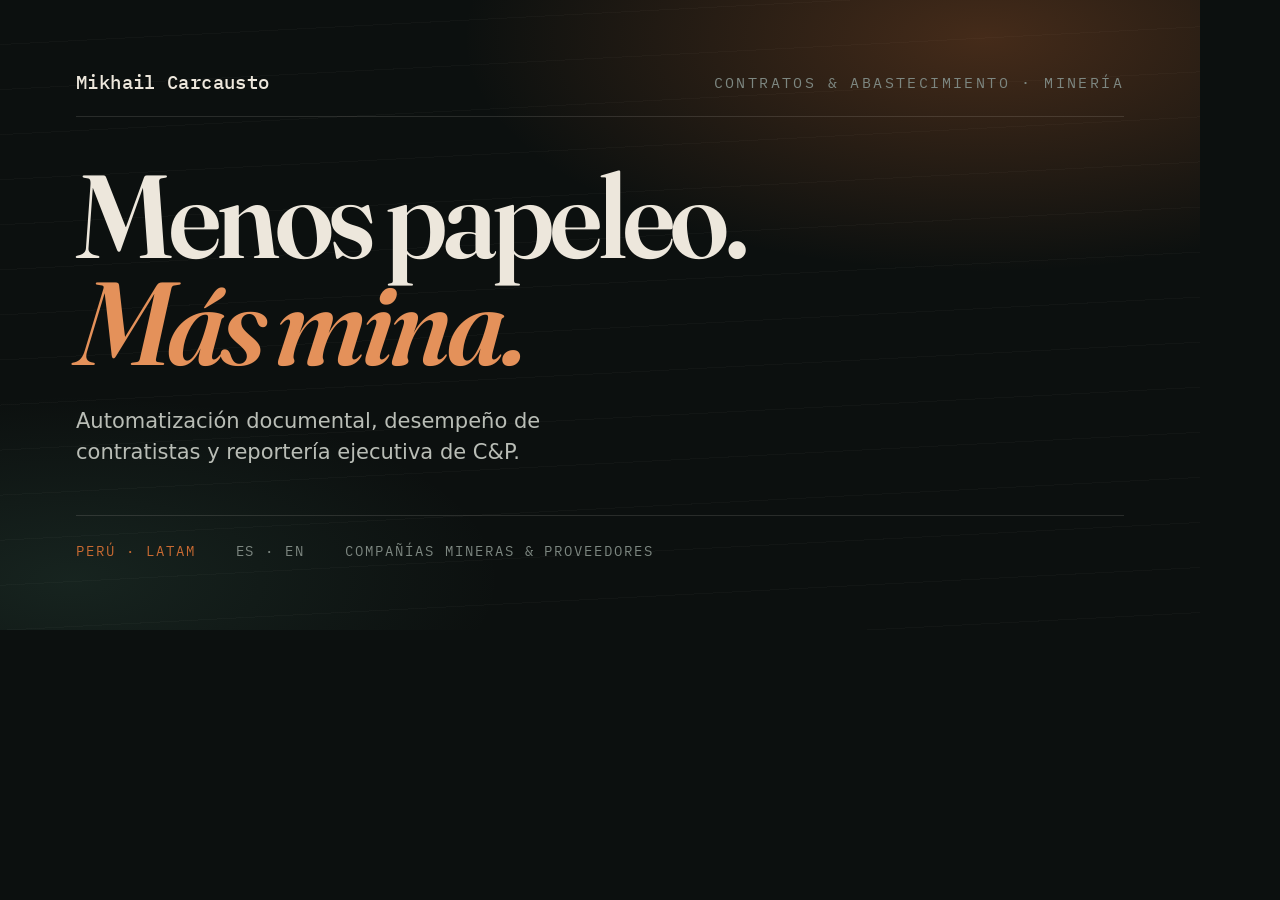
==== assets/img/og.html @ 1211ac8e "Sitio profesional: Contratos y Abastecimiento para minería Sitio estático bilingüe (ES/EN) dirigido " ====
<!DOCTYPE html>
<!-- Source for og.png. Open at 1200x630 and screenshot. Not linked from the site. -->
<html lang="es"><head><meta charset="utf-8">
<link rel="preconnect" href="https://fonts.gstatic.com" crossorigin>
<link href="https://fonts.googleapis.com/css2?family=Fraunces:ital,opsz,wght,SOFT,WONK@0,9..144,400..700,0..100,0..1;1,9..144,400..700,0..100,0..1&family=IBM+Plex+Mono:wght@400;500&display=swap" rel="stylesheet">
<style>
  *{margin:0;box-sizing:border-box}
  body{width:1200px;height:630px;overflow:hidden;background:#0C100F;color:#EDE7DC;
       font-family:"IBM Plex Mono",monospace;position:relative}
  .bg{position:absolute;inset:0;
      background:
        radial-gradient(70% 60% at 82% 6%,rgba(200,106,50,.30),transparent 62%),
        radial-gradient(55% 45% at 6% 92%,rgba(95,168,140,.13),transparent 65%),
        repeating-linear-gradient(177deg,transparent 0 44px,rgba(237,231,220,.028) 44px 45px);}
  .in{position:relative;padding:70px 76px;height:100%;display:flex;flex-direction:column}
  .top{display:flex;justify-content:space-between;align-items:center;
       font-size:15px;letter-spacing:.16em;text-transform:uppercase;color:#7D8781;
       border-bottom:1px solid rgba(237,231,220,.13);padding-bottom:22px}
  .top b{color:#EDE7DC;font-weight:500;letter-spacing:.02em;text-transform:none;font-size:19px}
  h1{font-family:Fraunces,serif;font-weight:600;font-size:118px;line-height:.9;
     letter-spacing:-.035em;margin-top:auto;font-variation-settings:"SOFT" 18,"WONK" 1}
  h1 em{display:block;color:#E4915A;font-style:italic}
  p{margin-top:30px;font-size:21px;line-height:1.5;color:#B9BDB6;max-width:44ch;font-family:system-ui,sans-serif}
  .foot{margin-top:auto;padding-top:26px;border-top:1px solid rgba(237,231,220,.13);
        display:flex;gap:40px;font-size:14px;letter-spacing:.14em;text-transform:uppercase;color:#7D8781}
  .foot span:first-child{color:#C86A32}
</style></head>
<body><div class="bg"></div><div class="in">
  <div class="top"><b>Mikhail Carcausto</b><span>Contratos &amp; Abastecimiento · Minería</span></div>
  <h1>Menos papeleo.<em>Más mina.</em></h1>
  <p>Automatización documental, desempeño de contratistas y reportería ejecutiva de C&amp;P.</p>
  <div class="foot"><span>Perú · LATAM</span><span>ES · EN</span><span>Compañías mineras &amp; proveedores</span></div>
</div></body></html>
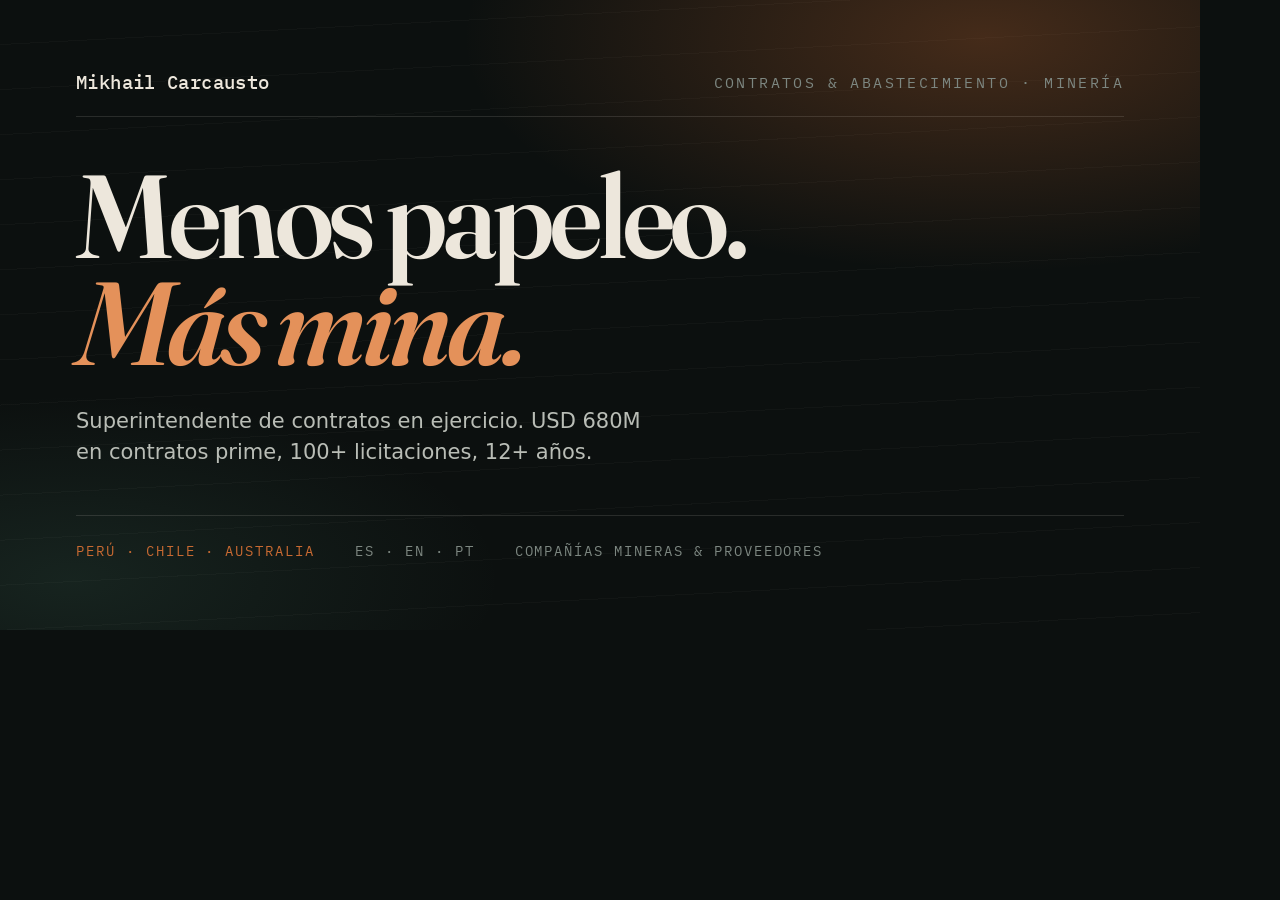
==== commit 830a6f86: "Reposicionar el sitio sobre la trayectoria real El sitio vendia "especialista que automatiza documen" ====
--- a/assets/img/og.html
+++ b/assets/img/og.html
@@ -28,6 +28,6 @@
 <body><div class="bg"></div><div class="in">
   <div class="top"><b>Mikhail Carcausto</b><span>Contratos &amp; Abastecimiento · Minería</span></div>
   <h1>Menos papeleo.<em>Más mina.</em></h1>
-  <p>Automatización documental, desempeño de contratistas y reportería ejecutiva de C&amp;P.</p>
-  <div class="foot"><span>Perú · LATAM</span><span>ES · EN</span><span>Compañías mineras &amp; proveedores</span></div>
+  <p>Superintendente de contratos en ejercicio. USD 680M en contratos prime, 100+ licitaciones, 12+ años.</p>
+  <div class="foot"><span>PERÚ · CHILE · AUSTRALIA</span><span>ES · EN · PT</span><span>Compañías mineras &amp; proveedores</span></div>
 </div></body></html>
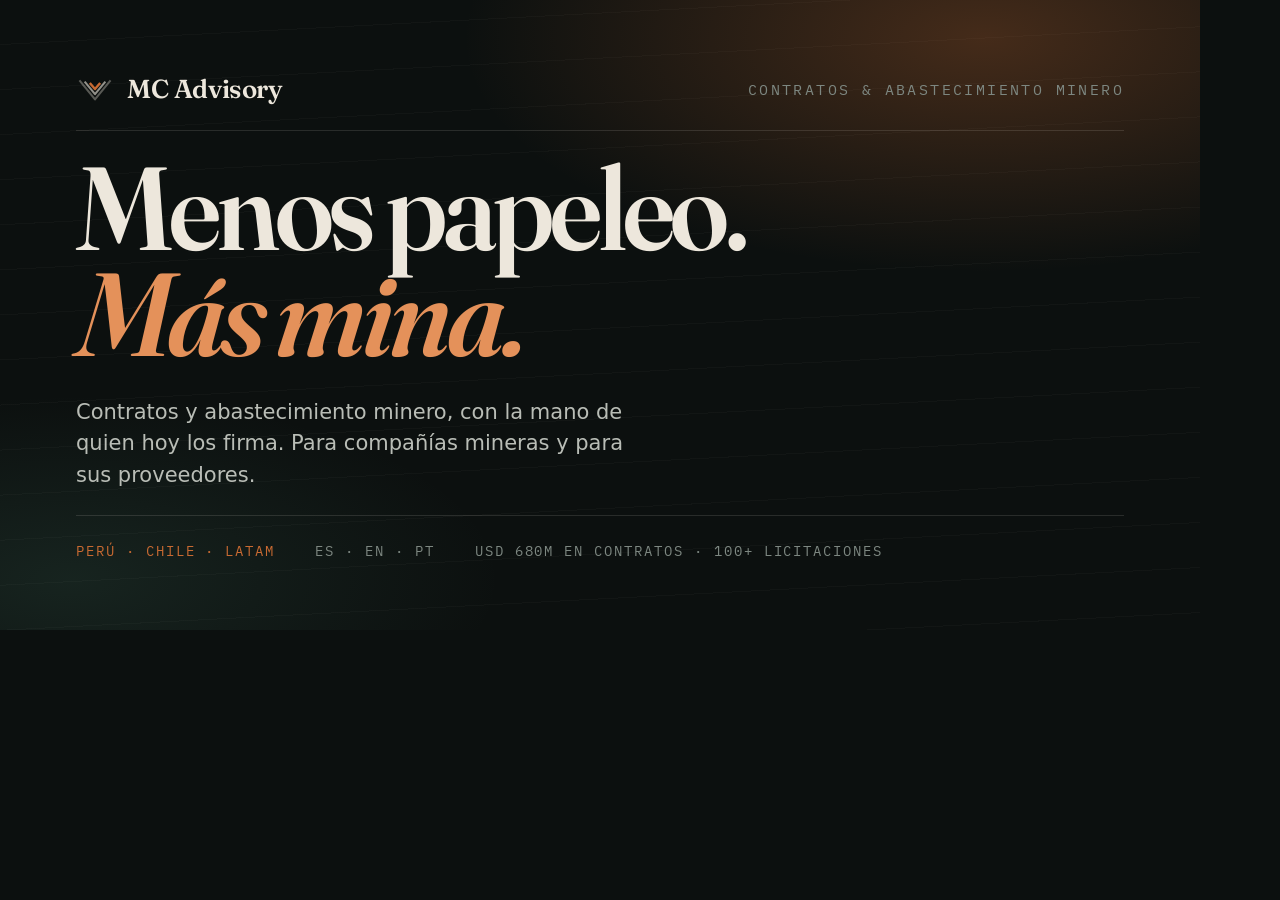
==== commit 1e0ee1e7: "Rehacer el sitio como marca: MC Advisory Pasa de pagina personal densa a marca de consultoria, con m" ====
--- a/assets/img/og.html
+++ b/assets/img/og.html
@@ -16,7 +16,9 @@
   .top{display:flex;justify-content:space-between;align-items:center;
        font-size:15px;letter-spacing:.16em;text-transform:uppercase;color:#7D8781;
        border-bottom:1px solid rgba(237,231,220,.13);padding-bottom:22px}
-  .top b{color:#EDE7DC;font-weight:500;letter-spacing:.02em;text-transform:none;font-size:19px}
+  .top b{color:#EDE7DC;font-weight:600;letter-spacing:-.015em;text-transform:none;font-size:26px;font-family:Fraunces,serif}
+  .mark{display:flex;align-items:center;gap:13px}
+  .mark svg{width:38px;height:38px}
   h1{font-family:Fraunces,serif;font-weight:600;font-size:118px;line-height:.9;
      letter-spacing:-.035em;margin-top:auto;font-variation-settings:"SOFT" 18,"WONK" 1}
   h1 em{display:block;color:#E4915A;font-style:italic}
@@ -26,8 +28,18 @@
   .foot span:first-child{color:#C86A32}
 </style></head>
 <body><div class="bg"></div><div class="in">
-  <div class="top"><b>Mikhail Carcausto</b><span>Contratos &amp; Abastecimiento · Minería</span></div>
+  <div class="top">
+    <span class="mark">
+      <svg viewBox="0 0 44 44" fill="none">
+        <path d="M4 12 L22 34 L40 12" stroke="#EDE7DC" stroke-opacity=".34" stroke-width="2.4" stroke-linejoin="round"/>
+        <path d="M10 13.5 L22 28 L34 13.5" stroke="#EDE7DC" stroke-opacity=".6" stroke-width="2.4" stroke-linejoin="round"/>
+        <path d="M16 15 L22 22 L28 15" stroke="#C86A32" stroke-width="2.8" stroke-linejoin="round"/>
+      </svg>
+      <b>MC Advisory</b>
+    </span>
+    <span>Contratos &amp; Abastecimiento Minero</span>
+  </div>
   <h1>Menos papeleo.<em>Más mina.</em></h1>
-  <p>Superintendente de contratos en ejercicio. USD 680M en contratos prime, 100+ licitaciones, 12+ años.</p>
-  <div class="foot"><span>PERÚ · CHILE · AUSTRALIA</span><span>ES · EN · PT</span><span>Compañías mineras &amp; proveedores</span></div>
+  <p>Contratos y abastecimiento minero, con la mano de quien hoy los firma. Para compañías mineras y para sus proveedores.</p>
+  <div class="foot"><span>PERÚ · CHILE · LATAM</span><span>ES · EN · PT</span><span>USD 680M en contratos · 100+ licitaciones</span></div>
 </div></body></html>
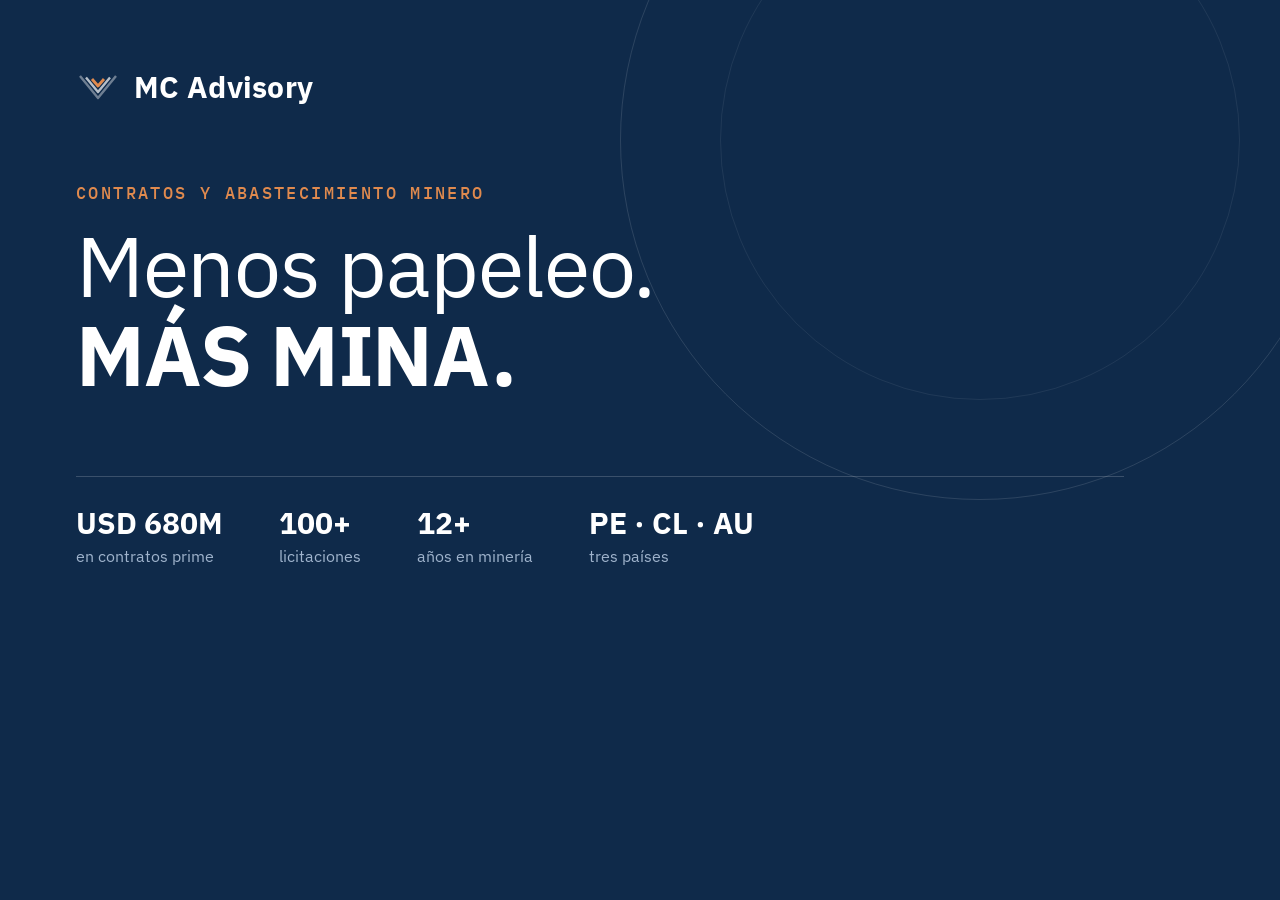
==== commit 967ae424: "Pasar el sitio al registro corporativo claro (referencia: RM Advisory) A pedido de Mikhail, el sitio" ====
--- a/assets/img/og.html
+++ b/assets/img/og.html
@@ -2,44 +2,39 @@
 <!-- Source for og.png. Open at 1200x630 and screenshot. Not linked from the site. -->
 <html lang="es"><head><meta charset="utf-8">
 <link rel="preconnect" href="https://fonts.gstatic.com" crossorigin>
-<link href="https://fonts.googleapis.com/css2?family=Fraunces:ital,opsz,wght,SOFT,WONK@0,9..144,400..700,0..100,0..1;1,9..144,400..700,0..100,0..1&family=IBM+Plex+Mono:wght@400;500&display=swap" rel="stylesheet">
+<link href="https://fonts.googleapis.com/css2?family=IBM+Plex+Sans:wght@400;600;700&family=IBM+Plex+Mono:wght@500&display=swap" rel="stylesheet">
 <style>
   *{margin:0;box-sizing:border-box}
-  body{width:1200px;height:630px;overflow:hidden;background:#0C100F;color:#EDE7DC;
-       font-family:"IBM Plex Mono",monospace;position:relative}
-  .bg{position:absolute;inset:0;
-      background:
-        radial-gradient(70% 60% at 82% 6%,rgba(200,106,50,.30),transparent 62%),
-        radial-gradient(55% 45% at 6% 92%,rgba(95,168,140,.13),transparent 65%),
-        repeating-linear-gradient(177deg,transparent 0 44px,rgba(237,231,220,.028) 44px 45px);}
-  .in{position:relative;padding:70px 76px;height:100%;display:flex;flex-direction:column}
-  .top{display:flex;justify-content:space-between;align-items:center;
-       font-size:15px;letter-spacing:.16em;text-transform:uppercase;color:#7D8781;
-       border-bottom:1px solid rgba(237,231,220,.13);padding-bottom:22px}
-  .top b{color:#EDE7DC;font-weight:600;letter-spacing:-.015em;text-transform:none;font-size:26px;font-family:Fraunces,serif}
-  .mark{display:flex;align-items:center;gap:13px}
-  .mark svg{width:38px;height:38px}
-  h1{font-family:Fraunces,serif;font-weight:600;font-size:118px;line-height:.9;
-     letter-spacing:-.035em;margin-top:auto;font-variation-settings:"SOFT" 18,"WONK" 1}
-  h1 em{display:block;color:#E4915A;font-style:italic}
-  p{margin-top:30px;font-size:21px;line-height:1.5;color:#B9BDB6;max-width:44ch;font-family:system-ui,sans-serif}
-  .foot{margin-top:auto;padding-top:26px;border-top:1px solid rgba(237,231,220,.13);
-        display:flex;gap:40px;font-size:14px;letter-spacing:.14em;text-transform:uppercase;color:#7D8781}
-  .foot span:first-child{color:#C86A32}
+  body{width:1200px;height:630px;overflow:hidden;background:#0F2A4A;color:#fff;
+       font-family:"IBM Plex Sans",sans-serif;position:relative}
+  .arc{position:absolute;right:-140px;top:-220px;width:720px;height:720px;border:1px solid rgba(255,255,255,.12);border-radius:50%}
+  .arc2{position:absolute;right:-40px;top:-120px;width:520px;height:520px;border:1px solid rgba(255,255,255,.07);border-radius:50%}
+  .in{position:relative;padding:64px 76px;height:100%;display:flex;flex-direction:column}
+  .top{display:flex;align-items:center;gap:14px}
+  .top svg{width:44px;height:44px}
+  .top b{font-weight:700;font-size:30px;letter-spacing:.01em}
+  .kick{margin-top:auto;font:500 17px/1 "IBM Plex Mono",monospace;letter-spacing:.14em;text-transform:uppercase;color:#E08A4E}
+  h1{margin-top:20px;font-weight:400;font-size:84px;line-height:1.05;letter-spacing:-.015em}
+  h1 b{display:block;font-weight:700}
+  .bar{margin-top:auto;display:flex;gap:56px;border-top:1px solid rgba(255,255,255,.18);padding-top:26px}
+  .bar div b{display:block;font-weight:700;font-size:30px}
+  .bar div span{display:block;margin-top:4px;font-size:16px;color:#9FB3CC}
 </style></head>
-<body><div class="bg"></div><div class="in">
+<body><div class="arc"></div><div class="arc2"></div><div class="in">
   <div class="top">
-    <span class="mark">
-      <svg viewBox="0 0 44 44" fill="none">
-        <path d="M4 12 L22 34 L40 12" stroke="#EDE7DC" stroke-opacity=".34" stroke-width="2.4" stroke-linejoin="round"/>
-        <path d="M10 13.5 L22 28 L34 13.5" stroke="#EDE7DC" stroke-opacity=".6" stroke-width="2.4" stroke-linejoin="round"/>
-        <path d="M16 15 L22 22 L28 15" stroke="#C86A32" stroke-width="2.8" stroke-linejoin="round"/>
-      </svg>
-      <b>MC Advisory</b>
-    </span>
-    <span>Contratos &amp; Abastecimiento Minero</span>
+    <svg viewBox="0 0 44 44" fill="none">
+      <path d="M4 12 L22 34 L40 12" stroke="#FFFFFF" stroke-opacity=".4" stroke-width="2.4" stroke-linejoin="round"/>
+      <path d="M10 13.5 L22 28 L34 13.5" stroke="#FFFFFF" stroke-opacity=".7" stroke-width="2.4" stroke-linejoin="round"/>
+      <path d="M16 15 L22 22 L28 15" stroke="#E08A4E" stroke-width="2.8" stroke-linejoin="round"/>
+    </svg>
+    <b>MC Advisory</b>
   </div>
-  <h1>Menos papeleo.<em>Más mina.</em></h1>
-  <p>Contratos y abastecimiento minero, con la mano de quien hoy los firma. Para compañías mineras y para sus proveedores.</p>
-  <div class="foot"><span>PERÚ · CHILE · LATAM</span><span>ES · EN · PT</span><span>USD 680M en contratos · 100+ licitaciones</span></div>
+  <p class="kick">Contratos y Abastecimiento Minero</p>
+  <h1>Menos papeleo.<b>MÁS MINA.</b></h1>
+  <div class="bar">
+    <div><b>USD 680M</b><span>en contratos prime</span></div>
+    <div><b>100+</b><span>licitaciones</span></div>
+    <div><b>12+</b><span>años en minería</span></div>
+    <div><b>PE · CL · AU</b><span>tres países</span></div>
+  </div>
 </div></body></html>
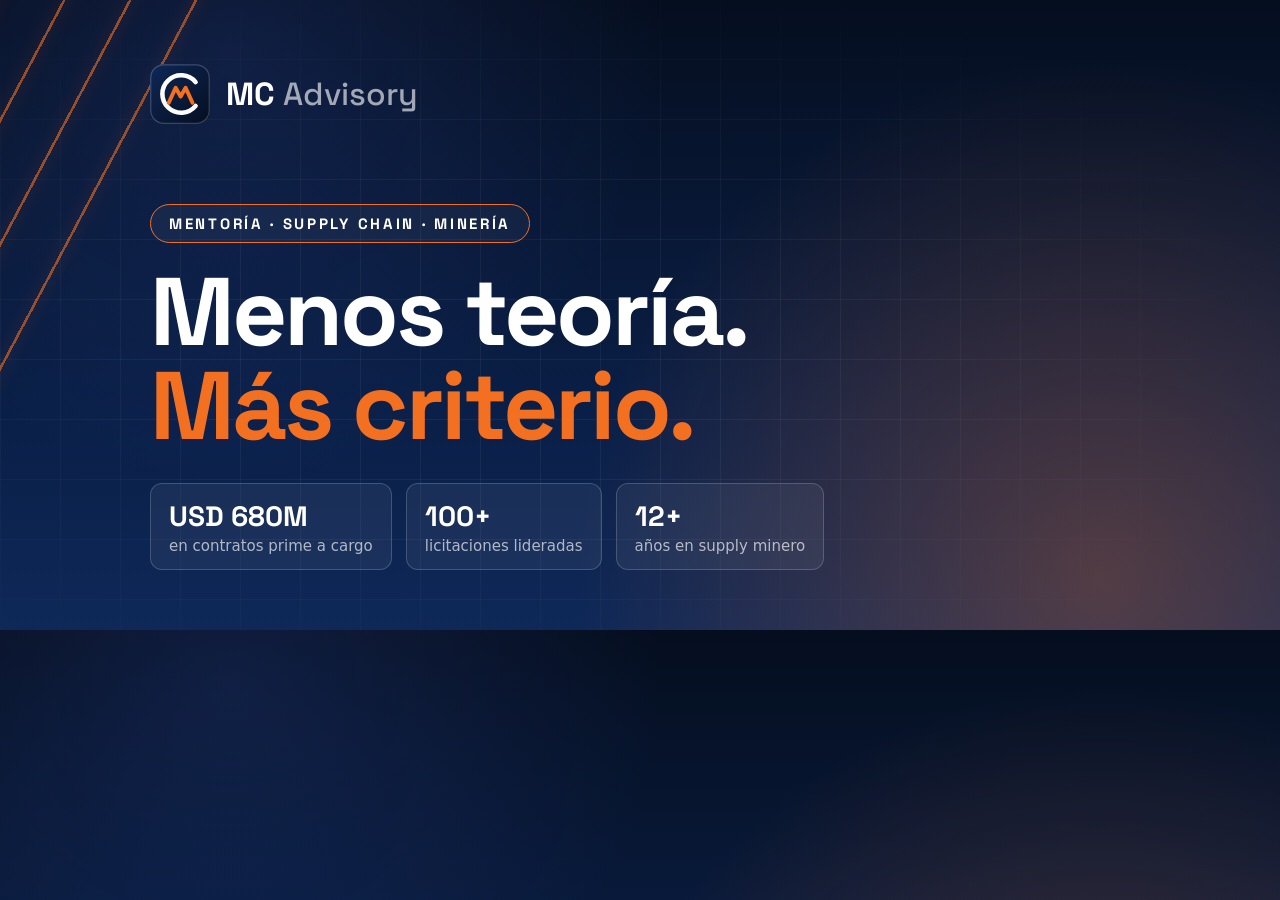
==== commit 6e8da9cb: "Reposicionar a mentoria para profesionales de supply, en el estilo del cube Publico objetivo: profes" ====
--- a/assets/img/og.html
+++ b/assets/img/og.html
@@ -1,40 +1,49 @@
 <!DOCTYPE html>
 <!-- Source for og.png. Open at 1200x630 and screenshot. Not linked from the site. -->
 <html lang="es"><head><meta charset="utf-8">
-<link rel="preconnect" href="https://fonts.gstatic.com" crossorigin>
-<link href="https://fonts.googleapis.com/css2?family=IBM+Plex+Sans:wght@400;600;700&family=IBM+Plex+Mono:wght@500&display=swap" rel="stylesheet">
+<link href="https://fonts.googleapis.com/css2?family=Space+Grotesk:wght@500..700&display=swap" rel="stylesheet">
 <style>
   *{margin:0;box-sizing:border-box}
-  body{width:1200px;height:630px;overflow:hidden;background:#0F2A4A;color:#fff;
-       font-family:"IBM Plex Sans",sans-serif;position:relative}
-  .arc{position:absolute;right:-140px;top:-220px;width:720px;height:720px;border:1px solid rgba(255,255,255,.12);border-radius:50%}
-  .arc2{position:absolute;right:-40px;top:-120px;width:520px;height:520px;border:1px solid rgba(255,255,255,.07);border-radius:50%}
-  .in{position:relative;padding:64px 76px;height:100%;display:flex;flex-direction:column}
-  .top{display:flex;align-items:center;gap:14px}
-  .top svg{width:44px;height:44px}
-  .top b{font-weight:700;font-size:30px;letter-spacing:.01em}
-  .kick{margin-top:auto;font:500 17px/1 "IBM Plex Mono",monospace;letter-spacing:.14em;text-transform:uppercase;color:#E08A4E}
-  h1{margin-top:20px;font-weight:400;font-size:84px;line-height:1.05;letter-spacing:-.015em}
-  h1 b{display:block;font-weight:700}
-  .bar{margin-top:auto;display:flex;gap:56px;border-top:1px solid rgba(255,255,255,.18);padding-top:26px}
-  .bar div b{display:block;font-weight:700;font-size:30px}
-  .bar div span{display:block;margin-top:4px;font-size:16px;color:#9FB3CC}
+  body{width:1200px;height:630px;overflow:hidden;color:#fff;font-family:"Space Grotesk",system-ui,sans-serif;position:relative;
+    background:
+      radial-gradient(circle at 18% 8%,rgba(80,120,255,.14) 0%,transparent 36%),
+      radial-gradient(circle at 86% 92%,rgba(243,112,33,.30) 0%,transparent 42%),
+      linear-gradient(180deg,#050E1F 0%,#0A1F47 65%,#0E2858 100%)}
+  .sl{position:absolute;top:-120px;left:-170px;width:420px;height:760px;opacity:.6;filter:drop-shadow(0 0 8px rgba(243,112,33,.5));
+    background:
+      linear-gradient(118deg,transparent 28%,#F37021 28%,#F37021 28.35%,transparent 28.35%),
+      linear-gradient(118deg,transparent 36%,#F37021 36%,#F37021 36.35%,transparent 36.35%),
+      linear-gradient(118deg,transparent 44%,#F37021 44%,#F37021 44.35%,transparent 44.35%),
+      linear-gradient(118deg,transparent 52%,#F37021 52%,#F37021 52.35%,transparent 52.35%)}
+  .g{position:absolute;inset:0;background-image:linear-gradient(90deg,rgba(255,255,255,.05) 1px,transparent 1px),linear-gradient(0deg,rgba(255,255,255,.05) 1px,transparent 1px);
+    background-size:60px 60px;-webkit-mask-image:radial-gradient(ellipse 90% 80% at 42% 55%,#000 30%,transparent 80%)}
+  .in{position:absolute;inset:0;padding:64px 76px 60px 150px;display:flex;flex-direction:column}
+  .top{display:flex;align-items:center;gap:16px}
+  .top svg{width:60px;height:60px}
+  .top b{font-weight:700;font-size:32px}
+  .top b span{font-weight:500;color:rgba(255,255,255,.62)}
+  .ey{margin-top:auto;align-self:flex-start;padding:9px 18px;border-radius:999px;border:1.6px solid #F37021;
+      font-weight:700;font-size:15px;letter-spacing:.18em;text-transform:uppercase;background:rgba(255,255,255,.04)}
+  h1{margin-top:22px;font-weight:700;font-size:96px;line-height:.98;letter-spacing:-.03em}
+  h1 em{display:block;font-style:normal;color:#F37021}
+  .bar{margin-top:30px;display:flex;gap:14px}
+  .kt{padding:14px 18px;border-radius:12px;background:rgba(255,255,255,.06);border:1px solid rgba(255,255,255,.18)}
+  .kt b{display:block;font-weight:700;font-size:28px}
+  .kt span{display:block;margin-top:3px;font-size:15px;color:rgba(255,255,255,.66);font-family:system-ui,sans-serif}
 </style></head>
-<body><div class="arc"></div><div class="arc2"></div><div class="in">
+<body><div class="sl"></div><div class="g"></div><div class="in">
   <div class="top">
-    <svg viewBox="0 0 44 44" fill="none">
-      <path d="M4 12 L22 34 L40 12" stroke="#FFFFFF" stroke-opacity=".4" stroke-width="2.4" stroke-linejoin="round"/>
-      <path d="M10 13.5 L22 28 L34 13.5" stroke="#FFFFFF" stroke-opacity=".7" stroke-width="2.4" stroke-linejoin="round"/>
-      <path d="M16 15 L22 22 L28 15" stroke="#E08A4E" stroke-width="2.8" stroke-linejoin="round"/>
-    </svg>
-    <b>MC Advisory</b>
+    <svg viewBox="0 0 48 48"><defs><linearGradient id="g" x1="0" y1="0" x2="1" y2="1"><stop offset="0" stop-color="#0E2858"/><stop offset="1" stop-color="#050E1F"/></linearGradient></defs>
+      <rect width="48" height="48" rx="11" fill="url(#g)"/><rect x=".6" y=".6" width="46.8" height="46.8" rx="10.4" fill="none" stroke="rgba(255,255,255,.2)"/>
+      <path d="M36.5 14.5 A15 15 0 1 0 36.5 33.5" fill="none" stroke="#fff" stroke-width="3.6" stroke-linecap="round"/>
+      <path d="M15 31 L20.5 19 L24.5 26 L28.5 19 L34 31" fill="none" stroke="#F37021" stroke-width="3.2" stroke-linejoin="round" stroke-linecap="round"/></svg>
+    <b>MC <span>Advisory</span></b>
   </div>
-  <p class="kick">Contratos y Abastecimiento Minero</p>
-  <h1>Menos papeleo.<b>MÁS MINA.</b></h1>
+  <p class="ey">Mentoría · Supply chain · Minería</p>
+  <h1>Menos teoría.<em>Más criterio.</em></h1>
   <div class="bar">
-    <div><b>USD 680M</b><span>en contratos prime</span></div>
-    <div><b>100+</b><span>licitaciones</span></div>
-    <div><b>12+</b><span>años en minería</span></div>
-    <div><b>PE · CL · AU</b><span>tres países</span></div>
+    <div class="kt"><b>USD 680M</b><span>en contratos prime a cargo</span></div>
+    <div class="kt"><b>100+</b><span>licitaciones lideradas</span></div>
+    <div class="kt"><b>12+</b><span>años en supply minero</span></div>
   </div>
 </div></body></html>
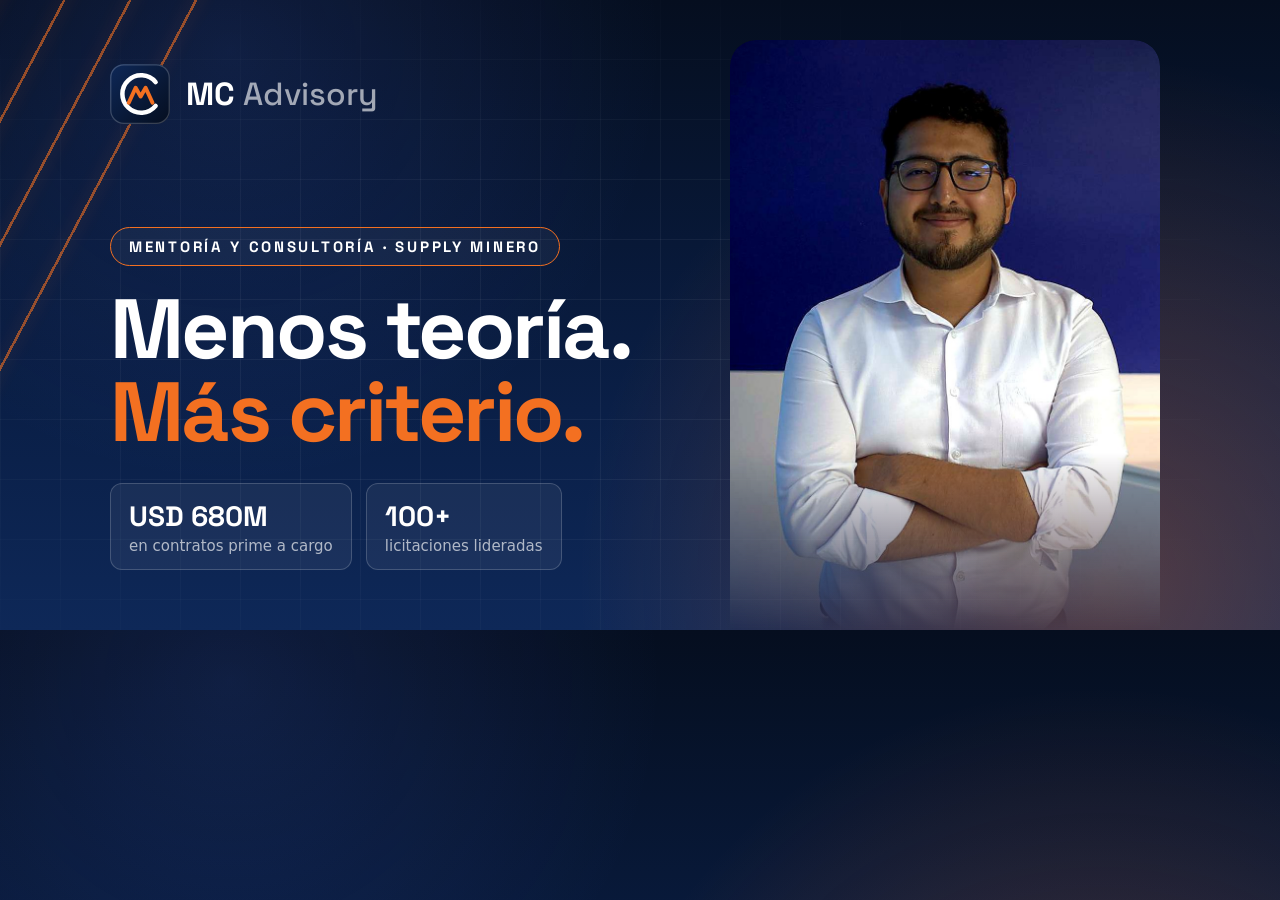
==== commit 2fc35653: "Sitio con foto protagonista y dos publicos: profesionales y empresas Arquitectura de venta tomada de" ====
--- a/assets/img/og.html
+++ b/assets/img/og.html
@@ -17,21 +17,28 @@
       linear-gradient(118deg,transparent 52%,#F37021 52%,#F37021 52.35%,transparent 52.35%)}
   .g{position:absolute;inset:0;background-image:linear-gradient(90deg,rgba(255,255,255,.05) 1px,transparent 1px),linear-gradient(0deg,rgba(255,255,255,.05) 1px,transparent 1px);
     background-size:60px 60px;-webkit-mask-image:radial-gradient(ellipse 90% 80% at 42% 55%,#000 30%,transparent 80%)}
-  .in{position:absolute;inset:0;padding:64px 76px 60px 150px;display:flex;flex-direction:column}
+  .in{position:absolute;inset:0;padding:64px 470px 60px 110px;display:flex;flex-direction:column}
+  .ph{position:absolute;right:40px;bottom:0;width:430px;height:590px;border-radius:26px 26px 0 0;overflow:hidden;
+      -webkit-mask-image:linear-gradient(180deg,#000 70%,transparent 100%)}
+  .ph img{width:100%;height:100%;object-fit:cover;object-position:center 12%}
+  .glow{position:absolute;right:60px;bottom:80px;width:420px;height:420px;border-radius:50%;
+        background:radial-gradient(closest-side,rgba(243,112,33,.45),transparent 72%);filter:blur(10px)}
   .top{display:flex;align-items:center;gap:16px}
   .top svg{width:60px;height:60px}
   .top b{font-weight:700;font-size:32px}
   .top b span{font-weight:500;color:rgba(255,255,255,.62)}
   .ey{margin-top:auto;align-self:flex-start;padding:9px 18px;border-radius:999px;border:1.6px solid #F37021;
       font-weight:700;font-size:15px;letter-spacing:.18em;text-transform:uppercase;background:rgba(255,255,255,.04)}
-  h1{margin-top:22px;font-weight:700;font-size:96px;line-height:.98;letter-spacing:-.03em}
+  h1{margin-top:22px;font-weight:700;font-size:84px;line-height:.98;letter-spacing:-.03em}
   h1 em{display:block;font-style:normal;color:#F37021}
   .bar{margin-top:30px;display:flex;gap:14px}
   .kt{padding:14px 18px;border-radius:12px;background:rgba(255,255,255,.06);border:1px solid rgba(255,255,255,.18)}
   .kt b{display:block;font-weight:700;font-size:28px}
   .kt span{display:block;margin-top:3px;font-size:15px;color:rgba(255,255,255,.66);font-family:system-ui,sans-serif}
 </style></head>
-<body><div class="sl"></div><div class="g"></div><div class="in">
+<body><div class="sl"></div><div class="g"></div><div class="glow"></div>
+<div class="ph"><img src="photos/hero-900.jpg" alt=""></div>
+<div class="in">
   <div class="top">
     <svg viewBox="0 0 48 48"><defs><linearGradient id="g" x1="0" y1="0" x2="1" y2="1"><stop offset="0" stop-color="#0E2858"/><stop offset="1" stop-color="#050E1F"/></linearGradient></defs>
       <rect width="48" height="48" rx="11" fill="url(#g)"/><rect x=".6" y=".6" width="46.8" height="46.8" rx="10.4" fill="none" stroke="rgba(255,255,255,.2)"/>
@@ -39,11 +46,10 @@
       <path d="M15 31 L20.5 19 L24.5 26 L28.5 19 L34 31" fill="none" stroke="#F37021" stroke-width="3.2" stroke-linejoin="round" stroke-linecap="round"/></svg>
     <b>MC <span>Advisory</span></b>
   </div>
-  <p class="ey">Mentoría · Supply chain · Minería</p>
+  <p class="ey">Mentoría y consultoría · Supply minero</p>
   <h1>Menos teoría.<em>Más criterio.</em></h1>
   <div class="bar">
     <div class="kt"><b>USD 680M</b><span>en contratos prime a cargo</span></div>
     <div class="kt"><b>100+</b><span>licitaciones lideradas</span></div>
-    <div class="kt"><b>12+</b><span>años en supply minero</span></div>
   </div>
 </div></body></html>
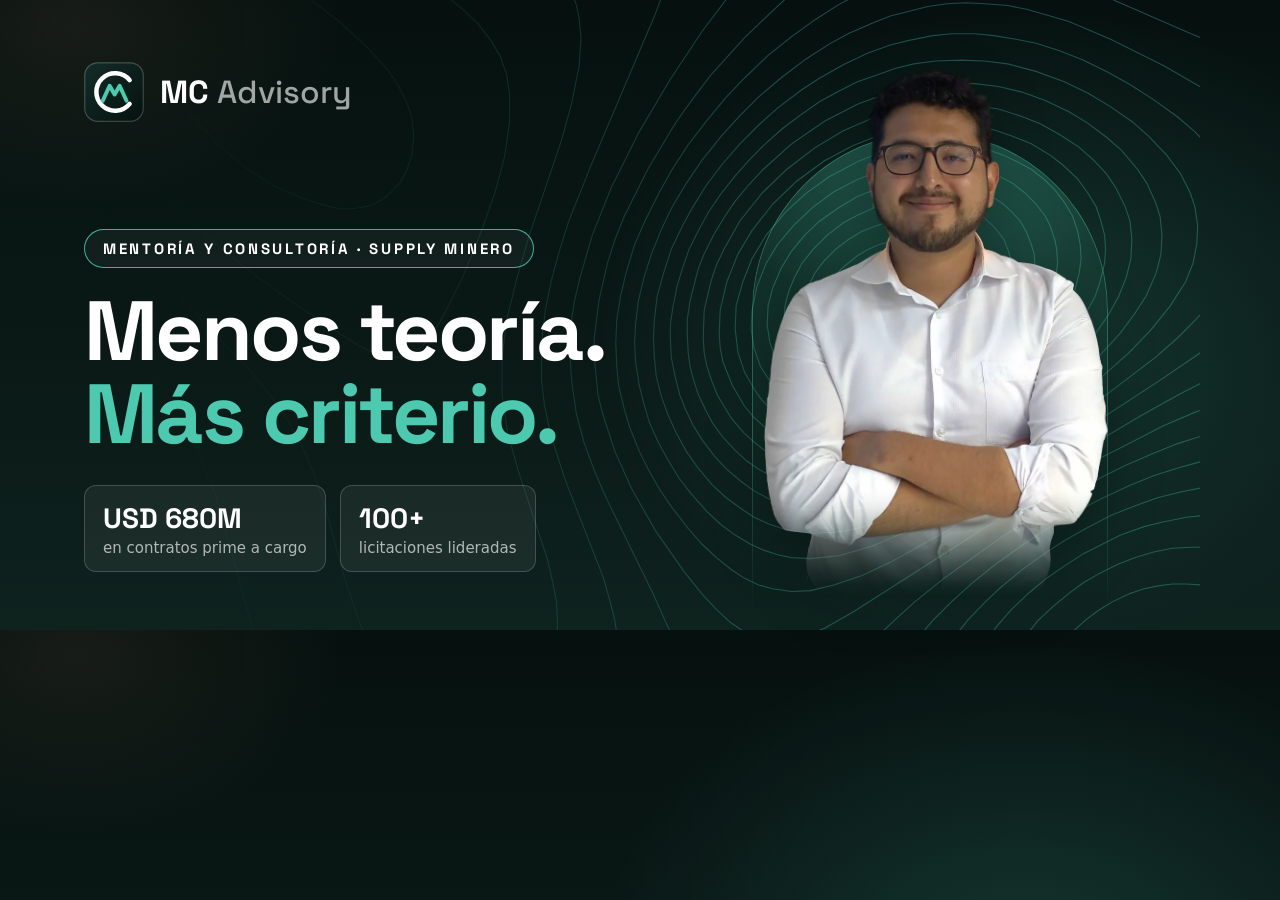
==== commit 1283ab19: "Paleta Pátina, retrato recortado y curvas de nivel - Retrato principal retocado: simetría de ojos, r" ====
--- a/assets/img/og.html
+++ b/assets/img/og.html
@@ -1,49 +1,46 @@
 <!DOCTYPE html>
-<!-- Source for og.png. Open at 1200x630 and screenshot. Not linked from the site. -->
+<!-- Source for og.jpg: open at 1200x630 (DPR 1), screenshot, save as JPEG q88. Not linked from the site. -->
 <html lang="es"><head><meta charset="utf-8">
 <link href="https://fonts.googleapis.com/css2?family=Space+Grotesk:wght@500..700&display=swap" rel="stylesheet">
 <style>
   *{margin:0;box-sizing:border-box}
   body{width:1200px;height:630px;overflow:hidden;color:#fff;font-family:"Space Grotesk",system-ui,sans-serif;position:relative;
     background:
-      radial-gradient(circle at 18% 8%,rgba(80,120,255,.14) 0%,transparent 36%),
-      radial-gradient(circle at 86% 92%,rgba(243,112,33,.30) 0%,transparent 42%),
-      linear-gradient(180deg,#050E1F 0%,#0A1F47 65%,#0E2858 100%)}
-  .sl{position:absolute;top:-120px;left:-170px;width:420px;height:760px;opacity:.6;filter:drop-shadow(0 0 8px rgba(243,112,33,.5));
-    background:
-      linear-gradient(118deg,transparent 28%,#F37021 28%,#F37021 28.35%,transparent 28.35%),
-      linear-gradient(118deg,transparent 36%,#F37021 36%,#F37021 36.35%,transparent 36.35%),
-      linear-gradient(118deg,transparent 44%,#F37021 44%,#F37021 44.35%,transparent 44.35%),
-      linear-gradient(118deg,transparent 52%,#F37021 52%,#F37021 52.35%,transparent 52.35%)}
-  .g{position:absolute;inset:0;background-image:linear-gradient(90deg,rgba(255,255,255,.05) 1px,transparent 1px),linear-gradient(0deg,rgba(255,255,255,.05) 1px,transparent 1px);
-    background-size:60px 60px;-webkit-mask-image:radial-gradient(ellipse 90% 80% at 42% 55%,#000 30%,transparent 80%)}
-  .in{position:absolute;inset:0;padding:64px 470px 60px 110px;display:flex;flex-direction:column}
-  .ph{position:absolute;right:40px;bottom:0;width:430px;height:590px;border-radius:26px 26px 0 0;overflow:hidden;
-      -webkit-mask-image:linear-gradient(180deg,#000 70%,transparent 100%)}
-  .ph img{width:100%;height:100%;object-fit:cover;object-position:center 12%}
-  .glow{position:absolute;right:60px;bottom:80px;width:420px;height:420px;border-radius:50%;
-        background:radial-gradient(closest-side,rgba(243,112,33,.45),transparent 72%);filter:blur(10px)}
+      radial-gradient(46% 70% at 80% 52%,rgba(76,201,174,.16) 0%,transparent 72%),
+      radial-gradient(30% 40% at 6% 4%,rgba(217,149,106,.08) 0%,transparent 70%),
+      linear-gradient(180deg,#06110F 0%,#0A1916 55%,#0E221E 100%)}
+  .topo{position:absolute;inset:0;
+    -webkit-mask-image:linear-gradient(90deg,transparent 8%,rgba(0,0,0,.3) 38%,#000 66%)}
+  .topo::before{content:"";position:absolute;inset:-6% -2% -6% 8%;background:rgba(76,201,174,.32);
+    -webkit-mask:url(topo.svg) center/cover no-repeat}
+  .in{position:absolute;inset:0;padding:62px 520px 58px 84px;display:flex;flex-direction:column}
+  .arch{position:absolute;right:92px;top:132px;width:356px;bottom:0;border-radius:999px 999px 0 0;
+    background:radial-gradient(90% 55% at 50% 0%,rgba(76,201,174,.30),transparent 72%),linear-gradient(180deg,rgba(76,201,174,.12),rgba(76,201,174,.03) 70%);
+    border:1px solid rgba(76,201,174,.4);border-bottom:0;
+    -webkit-mask-image:linear-gradient(180deg,#000 60%,transparent 96%)}
+  .ph{position:absolute;right:54px;top:28px;width:432px}
+  .ph img{display:block;width:100%;height:auto;filter:drop-shadow(0 24px 28px rgba(0,0,0,.35))}
   .top{display:flex;align-items:center;gap:16px}
   .top svg{width:60px;height:60px}
   .top b{font-weight:700;font-size:32px}
   .top b span{font-weight:500;color:rgba(255,255,255,.62)}
-  .ey{margin-top:auto;align-self:flex-start;padding:9px 18px;border-radius:999px;border:1.6px solid #F37021;
+  .ey{margin-top:auto;align-self:flex-start;padding:9px 18px;border-radius:999px;border:1.6px solid rgba(76,201,174,.85);
       font-weight:700;font-size:15px;letter-spacing:.18em;text-transform:uppercase;background:rgba(255,255,255,.04)}
   h1{margin-top:22px;font-weight:700;font-size:84px;line-height:.98;letter-spacing:-.03em}
-  h1 em{display:block;font-style:normal;color:#F37021}
+  h1 em{display:block;font-style:normal;color:#4CC9AE}
   .bar{margin-top:30px;display:flex;gap:14px}
   .kt{padding:14px 18px;border-radius:12px;background:rgba(255,255,255,.06);border:1px solid rgba(255,255,255,.18)}
   .kt b{display:block;font-weight:700;font-size:28px}
   .kt span{display:block;margin-top:3px;font-size:15px;color:rgba(255,255,255,.66);font-family:system-ui,sans-serif}
 </style></head>
-<body><div class="sl"></div><div class="g"></div><div class="glow"></div>
-<div class="ph"><img src="photos/hero-900.jpg" alt=""></div>
+<body><div class="topo"></div><div class="arch"></div>
+<div class="ph"><img src="photos/hero-900.webp" alt=""></div>
 <div class="in">
   <div class="top">
-    <svg viewBox="0 0 48 48"><defs><linearGradient id="g" x1="0" y1="0" x2="1" y2="1"><stop offset="0" stop-color="#0E2858"/><stop offset="1" stop-color="#050E1F"/></linearGradient></defs>
+    <svg viewBox="0 0 48 48"><defs><linearGradient id="g" x1="0" y1="0" x2="1" y2="1"><stop offset="0" stop-color="#132D28"/><stop offset="1" stop-color="#06110F"/></linearGradient></defs>
       <rect width="48" height="48" rx="11" fill="url(#g)"/><rect x=".6" y=".6" width="46.8" height="46.8" rx="10.4" fill="none" stroke="rgba(255,255,255,.2)"/>
       <path d="M36.5 14.5 A15 15 0 1 0 36.5 33.5" fill="none" stroke="#fff" stroke-width="3.6" stroke-linecap="round"/>
-      <path d="M15 31 L20.5 19 L24.5 26 L28.5 19 L34 31" fill="none" stroke="#F37021" stroke-width="3.2" stroke-linejoin="round" stroke-linecap="round"/></svg>
+      <path d="M15 31 L20.5 19 L24.5 26 L28.5 19 L34 31" fill="none" stroke="#4CC9AE" stroke-width="3.2" stroke-linejoin="round" stroke-linecap="round"/></svg>
     <b>MC <span>Advisory</span></b>
   </div>
   <p class="ey">Mentoría y consultoría · Supply minero</p>
